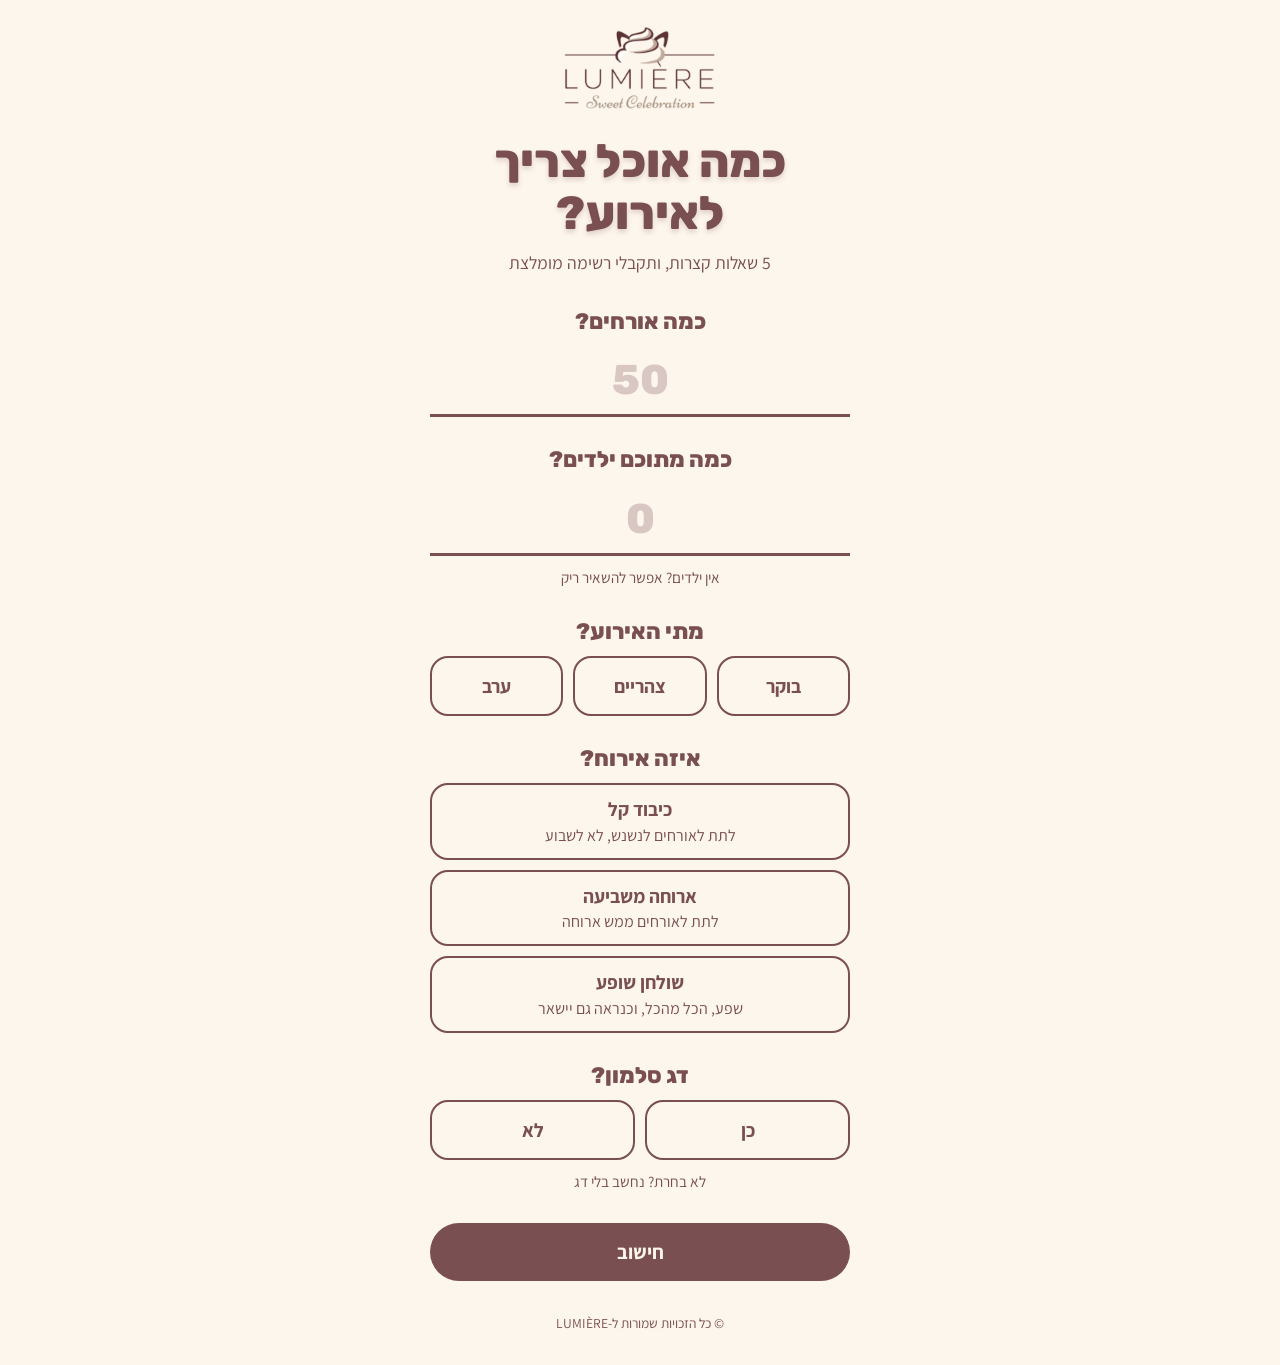
==== docs/index.html @ aa8f88dc "The explanation gives the idea only, without the method's numbers Co-Authored-By: Claude Opus 5.5 <n" ====
<!doctype html>
<html lang="he" dir="rtl">
<head>
<meta charset="utf-8">
<meta name="viewport" content="width=device-width, initial-scale=1, viewport-fit=cover">
<title>כמה אוכל צריך לאירוע? | LUMIÈRE</title>
<meta name="description" content="5 שאלות קצרות, ותקבלי רשימה מומלצת: כמה מנות חמות, סלטים ומגשים כדאי להזמין לאירוע שלך.">
<meta name="theme-color" content="#FDF6ED">
<meta property="og:type" content="website">
<meta property="og:locale" content="he_IL">
<meta property="og:url" content="https://calc.lumiere.co.il/">
<meta property="og:title" content="כמה אוכל צריך לאירוע?">
<meta property="og:description" content="5 שאלות קצרות, ותקבלי רשימה מומלצת לאירוע שלך.">
<meta property="og:image" content="https://calc.lumiere.co.il/og.png">
<meta property="og:image:width" content="1200">
<meta property="og:image:height" content="630">
<meta name="twitter:card" content="summary_large_image">
<link rel="preconnect" href="https://fonts.googleapis.com">
<link rel="preconnect" href="https://fonts.gstatic.com" crossorigin>
<link href="https://fonts.googleapis.com/css2?family=Assistant:wght@400;600;700&family=Rubik:wght@800&display=swap" rel="stylesheet">
<style>
:root {
  --cream: #FDF6ED;
  --ink: #794F51;
  --ink-deep: #5F3C3F;
  --blush: #F4E4DA;
  --line: rgba(121, 79, 81, 0.28);
  --display: "Rubik", "Assistant", "Arial Hebrew", Arial, sans-serif;
  --body: "Assistant", "Arial Hebrew", Arial, sans-serif;
}
* { box-sizing: border-box; }
[hidden] { display: none !important; }
html { -webkit-text-size-adjust: 100%; }
body {
  margin: 0;
  background: var(--cream);
  color: var(--ink);
  font-family: var(--body);
  font-size: 18px;
  line-height: 1.5;
}
.wrap {
  max-width: 460px;
  min-height: 100dvh;
  margin: 0 auto;
  padding: 20px 20px 32px;
  display: flex;
  flex-direction: column;
}
.logo { display: block; width: 168px; height: auto; margin: 0 auto 20px; }
h1, h2 {
  font-family: var(--display);
  font-weight: 800;
  color: var(--ink);
  text-align: center;
  line-height: 1.12;
  margin: 0;
  text-shadow: 0 3px 5px rgba(121, 79, 81, 0.22);
}
h1 { font-size: clamp(2.1rem, 10vw, 2.9rem); }
h2 { font-size: clamp(1.75rem, 8vw, 2.25rem); }
h1:focus, h2:focus { outline: none; }
.lede { text-align: center; margin: 10px 0 0; font-size: 1.1rem; }

form { display: flex; flex-direction: column; gap: 30px; margin-top: 32px; }
.q { border: 0; margin: 0; padding: 0; min-width: 0; display: flex; flex-direction: column; gap: 10px; }
.q-title {
  display: block;
  width: 100%;
  padding: 0;
  font-family: var(--display);
  font-weight: 800;
  font-size: 1.4rem;
  line-height: 1.2;
  text-align: center;
  color: var(--ink);
}
legend.q-title { margin-bottom: 10px; }
.num {
  width: 100%;
  height: 72px;
  border: 0;
  border-bottom: 3px solid var(--ink);
  border-radius: 0;
  background: transparent;
  color: var(--ink);
  font-family: var(--display);
  font-weight: 800;
  font-size: 2.6rem;
  text-align: center;
  padding: 0;
  appearance: textfield;
  -moz-appearance: textfield;
}
.num::-webkit-outer-spin-button, .num::-webkit-inner-spin-button { -webkit-appearance: none; margin: 0; }
.num::placeholder { color: var(--line); }
.num:focus { outline: none; border-bottom-color: var(--ink-deep); background: rgba(244, 228, 218, 0.5); }
.hint { margin: 0; text-align: center; font-size: 0.95rem; }
.err { margin: 0; text-align: center; font-weight: 700; color: var(--ink-deep); }
.err:empty { display: none; }

.opts { display: flex; flex-direction: column; gap: 10px; }
.opts.row { flex-direction: row; }
.opt { flex: 1; display: block; cursor: pointer; }
.opt input { position: absolute; opacity: 0; width: 1px; height: 1px; }
.opt span {
  display: flex;
  flex-direction: column;
  align-items: center;
  justify-content: center;
  min-height: 60px;
  padding: 10px 12px;
  border: 2px solid var(--ink);
  border-radius: 18px;
  font-size: 1.2rem;
  font-weight: 700;
  text-align: center;
}
.opt small { font-size: 1rem; font-weight: 400; }
.opt input:checked + span { background: var(--ink); color: var(--cream); }
.opt input:focus-visible + span { outline: 3px solid var(--ink-deep); outline-offset: 3px; }

.go {
  width: 100%;
  min-height: 58px;
  border: 0;
  border-radius: 999px;
  background: var(--ink);
  color: var(--cream);
  font-family: var(--body);
  font-size: 1.25rem;
  font-weight: 700;
  cursor: pointer;
  text-decoration: none;
  display: flex;
  align-items: center;
  justify-content: center;
}
.go:active { background: var(--ink-deep); }
.again { display: flex; gap: 10px; }
.again button {
  flex: 1;
  min-height: 52px;
  border: 2px solid var(--ink);
  border-radius: 999px;
  background: transparent;
  color: var(--ink);
  font-family: var(--body);
  font-size: 1.1rem;
  font-weight: 700;
  cursor: pointer;
}
.again button:active { background: var(--blush); }
:focus-visible { outline: 3px solid var(--ink-deep); outline-offset: 3px; }

#result { display: flex; flex-direction: column; gap: 18px; margin-top: 44px; padding-top: 36px; border-top: 3px solid var(--ink); scroll-margin-top: 12px; }
.summary { text-align: center; margin: 8px 0 0; }
.list { list-style: none; margin: 0; padding: 0; }
.list li {
  display: flex;
  align-items: center;
  justify-content: space-between;
  gap: 16px;
  padding: 12px 0;
  border-bottom: 1px dashed var(--line);
}
.list li:last-child { border-bottom: 0; }
.list b { display: block; font-size: 1.2rem; font-weight: 700; }
.list small { display: block; font-size: 0.95rem; }
.list .n { font-family: var(--display); font-weight: 800; font-size: 2.4rem; line-height: 1; min-width: 1.4em; text-align: center; }
.note { margin: 0; font-size: 1rem; }
#taboon { font-size: 1.2rem; font-weight: 700; text-align: center; }
.advice { margin: 0; padding: 14px 16px; border: 2px solid var(--ink); border-radius: 18px; text-align: center; }
.advice p { margin: 0; }
.advice p + p { margin-top: 12px; padding-top: 12px; border-top: 1px dashed var(--line); }
.offer { background: var(--blush); border-radius: 22px; padding: 20px 18px; text-align: center; }
.offer p { margin: 0 0 12px; font-size: 1.25rem; font-weight: 700; }

details { border-top: 1px dashed var(--line); border-bottom: 1px dashed var(--line); }
summary { list-style: none; cursor: pointer; padding: 14px 0; font-size: 1.15rem; font-weight: 700; display: flex; justify-content: space-between; align-items: center; }
summary::-webkit-details-marker { display: none; }
summary::after { content: "+"; font-family: var(--display); font-size: 1.5rem; line-height: 1; }
details[open] summary::after { content: "−"; }
.why { padding: 0 0 16px; }
.why p { margin: 0; }

footer { margin-top: auto; padding-top: 32px; text-align: center; font-size: 0.85rem; }
</style>
</head>
<body>
<div class="wrap">
  <img class="logo" src="logo.png" alt="Lumière" width="440" height="252">

  <main>
    <h1 id="top" tabindex="-1">כמה אוכל צריך לאירוע?</h1>
    <p class="lede">5 שאלות קצרות, ותקבלי רשימה מומלצת</p>

    <form id="quiz" novalidate>
      <div class="q">
        <label class="q-title" for="guests">כמה אורחים?</label>
        <input class="num" id="guests" type="number" inputmode="numeric" min="1" max="2000" step="1" dir="ltr" placeholder="50" autocomplete="off" aria-describedby="guests-err">
        <p class="err" id="guests-err" role="alert"></p>
      </div>

      <div class="q">
        <label class="q-title" for="kids">כמה מתוכם ילדים?</label>
        <input class="num" id="kids" type="number" inputmode="numeric" min="0" step="1" dir="ltr" placeholder="0" autocomplete="off" aria-describedby="kids-hint kids-err">
        <p class="hint" id="kids-hint">אין ילדים? אפשר להשאיר ריק</p>
        <p class="err" id="kids-err" role="alert"></p>
      </div>

      <fieldset class="q" id="q-time">
        <legend class="q-title">מתי האירוע?</legend>
        <div class="opts row">
          <label class="opt"><input type="radio" name="time" value="morning"><span>בוקר</span></label>
          <label class="opt"><input type="radio" name="time" value="noon"><span>צהריים</span></label>
          <label class="opt"><input type="radio" name="time" value="evening"><span>ערב</span></label>
        </div>
        <p class="err" id="time-err" role="alert"></p>
      </fieldset>

      <fieldset class="q" id="q-level">
        <legend class="q-title">איזה אירוח?</legend>
        <div class="opts">
          <label class="opt"><input type="radio" name="level" value="light"><span>כיבוד קל<small>לתת לאורחים לנשנש, לא לשבוע</small></span></label>
          <label class="opt"><input type="radio" name="level" value="meal"><span>ארוחה משביעה<small>לתת לאורחים ממש ארוחה</small></span></label>
          <label class="opt"><input type="radio" name="level" value="lavish"><span>שולחן שופע<small>שפע, הכל מהכל, וכנראה גם יישאר</small></span></label>
        </div>
        <p class="err" id="level-err" role="alert"></p>
      </fieldset>

      <fieldset class="q" id="q-salmon">
        <legend class="q-title">דג סלמון?</legend>
        <div class="opts row">
          <label class="opt"><input type="radio" name="salmon" value="yes"><span>כן</span></label>
          <label class="opt"><input type="radio" name="salmon" value="no"><span>לא</span></label>
        </div>
        <p class="hint">לא בחרת? נחשב בלי דג</p>
        <p class="err" id="salmon-err" role="alert"></p>
      </fieldset>

      <button class="go" type="submit">חישוב</button>
    </form>

    <section id="result" hidden>
      <div>
        <h2 id="result-title" tabindex="-1">הרשימה המומלצת</h2>
        <p class="summary" id="summary"></p>
      </div>
      <ul class="list" id="list"></ul>
      <div class="advice">
        <p><strong>זו המלצה בלבד.</strong> בסופו של דבר את מכירה את האורחים שלך הכי טוב: אם הם אוהבים לאכול ולהתפנק, או שמספיק להם לנשנש. לפי זה תחליטי.</p>
        <p><strong>מזמינה מקייטרינג אחר?</strong> הרשימה מחושבת לפי הגדלים שכתובים מתחת לכל מנה. תבדקי מולו לכמה אורחים מתאימה כל מנה אצלו.</p>
      </div>
      <p class="note" id="taboon" hidden>* הרבה ילדים באירוע? שווה לשקול טאבון פיצות.</p>
      <div class="offer" id="offer" hidden>
        <p>תרצי הצעת מחיר מאיתנו?</p>
        <a class="go" id="offer-link" href="#" target="_blank" rel="noopener">לחצי כאן</a>
      </div>
      <details>
        <summary>רוצים להבין מה עשינו?</summary>
        <div class="why">
          <p>אחרי מאות אירועים למדנו לחשב אוכל לפי "ביסים": כמה כל אורח באמת אוכל, בכל סוג אירוח. לפי זה חישבנו את הכמות לאירוע שלך, חילקנו אותה בין המנות כמו שבונים שולחן טוב, קצת מהכל, והוספנו מעט מעל. תמיד עדיף שיהיה יותר מאשר שיחסר.</p>
        </div>
      </details>
      <p class="note">* חשוב לוודא מראש אלרגיות ורגישויות, למשל ללא גלוטן.</p>
      <div class="again">
        <button type="button" id="change">שינוי תשובות</button>
        <button type="button" id="restart">חישוב חדש</button>
      </div>
    </section>
  </main>

  <footer>© כל הזכויות שמורות ל-LUMIÈRE</footer>
</div>

<script>
/*calc:start*/
// How many "bites" one guest eats, per kind of hosting. The guide gives a range for
// each; `bites` is the number the calculator multiplies by (the bottom of the range).
var LEVELS = {
  light:  { name: 'כיבוד קל',      range: '3-4', bites: 3 },
  meal:   { name: 'ארוחה משביעה', range: '5-6', bites: 5 },
  lavish: { name: 'שולחן שופע',    range: '7-9', bites: 7 }
};
var TIMES = { morning: 'בוקר', noon: 'צהריים', evening: 'ערב' };
// Morning events eat a little less.
var MORNING_FACTOR = 0.95;
// Every kind of dish the list can show, and how many bites one unit of it holds.
var DISHES = {
  hot:    { size: 10, name: 'מנות חמות',                    cap: 'כל מנה מתאימה לכ-10 אורחים' },
  salad:  { size: 10, name: 'סלטים',                        cap: 'כל סלט מתאים לכ-10 אורחים' },
  bread:  { size: 14, name: 'כריכים / קרואסונים / טורטיות', cap: 'מגשים של 12-16 יחידות' },
  pastry: { size: 24, name: 'מאפים / בורקסים / פינגר פוד',  cap: 'מגשים של כ-24 יחידות' },
  quiche: { size: 8,  name: 'קישים / פשטידות / קציצות',     cap: 'כל מנה מתאימה ל-8-10 אורחים' },
  cold:   { size: 12, name: 'מנות קרות',                    cap: 'למשל פלטת גבינות, דגים נאים או אנטיפסטי. כל אחת מתאימה ל-12-15 אורחים' }
};
// How the food is shared out. `extra` is added once to the whole order, not per guest.
// `keep` marks a dish that fish and pizzas never cut into. `swap` marks the dish a
// fish takes the place of: in real orders a fish on the table means fewer sandwich trays,
// while the hot dishes and salads stay as they were.
// A light spread has no hot dishes at all: their share goes to food you pick up by hand.
var MIXES = {
  full: [
    { key: 'hot',    share: 0.25, extra: 1, min: 1, keep: true },
    { key: 'salad',  share: 0.20, extra: 0, min: 1 },
    { key: 'bread',  share: 0.26, extra: 1, min: 1, swap: true },
    { key: 'quiche', share: 0.10, extra: 0, min: 0 },
    { key: 'cold',   share: 0.19, extra: 0, min: 0 }
  ],
  light: [
    { key: 'salad',  share: 0.18, extra: 0, min: 1 },
    { key: 'bread',  share: 0.28, extra: 1, min: 1, swap: true },
    { key: 'pastry', share: 0.30, extra: 0, min: 1 },
    { key: 'quiche', share: 0.10, extra: 0, min: 0 },
    { key: 'cold',   share: 0.14, extra: 0, min: 0 }
  ]
};
// One serving of breads with dips joins the table once there are this many adults.
var ADULTS_FOR_BREADS = 40;
var BREADS = { name: 'לחמים ומטבלים', cap: 'מגוון לחמים עם מטבלים לשולחן' };
var ADULTS_PER_FISH = 20;
// For the fish, a kid counts as half an adult.
var KID_SHARE_OF_FISH = 0.5;
var FISH_SIZE = 15;
// How much of the sandwich trays one fish takes the place of. In real orders a fish
// comes with about two thirds of a tray fewer, not a whole tray.
var FISH_REPLACES = 10;
var GUESTS_PER_PIZZA_TRAY = 20;
// A pizza tray holds about 24 pieces; it is counted as 20 so the list is not cut too far.
var PIZZA_SIZE = 20;
var TABOON_KIDS_SHARE = 1 / 3;
var OFFER_MIN_GUESTS = 40;

// Builds a list that spreads `total` bites over the dishes. `need` is the least the
// guests must get, the bottom of the guide's range: a list may go over it, never under.
function build(a, total, need) {
  var light = a.level === 'light';
  var adults = a.guests - a.kids;
  // Fish is mostly for the adults. Pizzas are for the kids, counted by the size of the event.
  var fish = a.salmon ? Math.max(1, Math.round((adults + a.kids * KID_SHARE_OF_FISH) / ADULTS_PER_FISH)) : 0;
  var pizza = a.kids > 0 ? Math.max(1, Math.round(a.guests / GUESTS_PER_PIZZA_TRAY)) : 0;
  var breads = adults >= ADULTS_FOR_BREADS ? 1 : 0;
  // Pizzas take the place of part of the other food, but never of the hot dishes:
  // those are what the kids eat too. A fish takes the place of sandwich trays.
  // Breads with dips come on top of everything.
  var mix = MIXES[light ? 'light' : 'full'];
  var kept = mix.reduce(function (sum, c) { return sum + (c.keep ? c.share : 0); }, 0);
  var pizzaBites = pizza * PIZZA_SIZE;
  var fishBites = fish * FISH_SIZE;
  var open = Math.max(0, total * (1 - kept) - pizzaBites) / (1 - kept);
  var have = pizzaBites + fishBites;
  var rows = mix.map(function (c) {
    var d = DISHES[c.key];
    var budget = (c.keep ? total : open) * c.share;
    if (c.swap) budget = Math.max(0, budget - fish * FISH_REPLACES);
    var ideal = budget / d.size;
    var n = Math.max(c.min, Math.round(ideal));
    have += (n + c.extra) * d.size;
    return { key: c.key, name: d.name, cap: d.cap, n: n + c.extra, size: d.size, short: ideal - n };
  });
  // Whole trays round unevenly and can leave the list under what the guests need.
  // Top it up with whichever dish was rounded down the most: better too much than too little.
  while (have < need) {
    var r = rows.reduce(function (a, b) { return b.short > a.short ? b : a; });
    r.n += 1;
    r.short -= 1;
    have += r.size;
  }
  rows = rows.map(function (r) { return { key: r.key, name: r.name, cap: r.cap, n: r.n }; });
  if (breads > 0) rows.splice(3, 0, { key: 'breads', name: BREADS.name, cap: BREADS.cap, n: breads });
  if (pizza > 0) rows.push({ key: 'pizza', name: 'פיצות / פוקאצ\'ות', cap: 'מגשים של כ-24 חתיכות, בשביל הילדים', n: pizza });
  if (fish > 0) rows.push({ key: 'fish', name: 'דג סלמון', cap: 'כל דג מתאים ל-15-20 אורחים', n: fish });
  return { rows: rows.filter(function (r) { return r.n > 0; }), bites: have };
}

function calc(a) {
  var need = a.guests * LEVELS[a.level].bites;
  var list = build(a, need, need);
  // A morning event eats a little less, so try a slightly smaller spread and keep it
  // only when it really comes out smaller. It still never goes under `need`.
  if (a.time === 'morning') {
    var smaller = build(a, need * MORNING_FACTOR, need);
    if (smaller.bites < list.bites) list = smaller;
  }
  return {
    rows: list.rows,
    taboon: a.kids > a.guests * TABOON_KIDS_SHARE,
    offer: a.guests >= OFFER_MIN_GUESTS
  };
}
/*calc:end*/

(function () {
  var WHATSAPP = '972533314432';
  var form = document.getElementById('quiz');
  var $ = function (id) { return document.getElementById(id); };
  var shown = false;

  function picked(name) {
    var c = form.querySelector('input[name="' + name + '"]:checked');
    return c ? c.value : null;
  }

  // Reads the form. Returns { answers } when everything is filled in correctly,
  // otherwise { errors } keyed by the question that needs attention.
  function read() {
    var errors = {};
    var g = $('guests').value.trim();
    var guests = /^\d+$/.test(g) ? parseInt(g, 10) : null;
    if (guests === null || guests < 1) errors.guests = 'כמה אורחים יהיו באירוע?';
    else if (guests > 2000) errors.guests = 'המחשבון מתאים לאירועים של עד 2,000 אורחים';

    var k = $('kids').value.trim();
    var kids = k === '' ? 0 : (/^\d+$/.test(k) ? parseInt(k, 10) : null);
    if (kids === null) errors.kids = 'כמה ילדים? אם אין, אפשר לכתוב 0';
    else if (guests !== null && kids > guests) errors.kids = 'מספר הילדים לא יכול להיות גדול ממספר האורחים';

    // Kids and salmon may be left blank: a blank means no.
    var time = picked('time'), level = picked('level'), salmon = picked('salmon');
    if (!time) errors.time = 'בחרי בוקר, צהריים או ערב';
    if (!level) errors.level = 'בחרי איזה אירוח מתאים לך';

    for (var key in errors) return { errors: errors };
    return { answers: { guests: guests, kids: kids, time: time, level: level, salmon: salmon === 'yes' } };
  }

  var FIELDS = ['guests', 'kids', 'time', 'level', 'salmon'];
  function showErrors(errors) {
    FIELDS.forEach(function (f) { $(f + '-err').textContent = errors[f] || ''; });
  }

  form.addEventListener('submit', function (e) {
    e.preventDefault();
    var r = read();
    showErrors(r.errors || {});
    if (r.errors) {
      var first = FIELDS.filter(function (f) { return r.errors[f]; })[0];
      var target = $(first) || $('q-' + first);
      target.scrollIntoView({ block: 'center', behavior: 'smooth' });
      if (target.tagName === 'INPUT') target.focus({ preventScroll: true });
      return;
    }
    render(r.answers);
    shown = true;
    $('result').hidden = false;
    $('result').scrollIntoView({ block: 'start', behavior: 'smooth' });
    $('result-title').focus({ preventScroll: true });
  });

  // Once a list is on screen it follows the answers: a changed answer updates it,
  // and an answer that no longer makes sense takes it away rather than leave it stale.
  function onChange(e) {
    var f = e.target.name || e.target.id;
    if ($(f + '-err')) $(f + '-err').textContent = '';
    if (!shown) return;
    var r = read();
    if (r.errors) { $('result').hidden = true; showErrors(r.errors); return; }
    showErrors({});
    render(r.answers);
    $('result').hidden = false;
  }
  form.addEventListener('input', onChange);
  form.addEventListener('change', onChange);

  $('change').addEventListener('click', function () {
    $('top').scrollIntoView({ block: 'start', behavior: 'smooth' });
    $('top').focus({ preventScroll: true });
  });

  $('restart').addEventListener('click', function () {
    form.reset();
    shown = false;
    showErrors({});
    $('result').hidden = true;
    window.scrollTo({ top: 0, behavior: 'smooth' });
    $('top').focus({ preventScroll: true });
  });

  function el(tag, text, cls) {
    var n = document.createElement(tag);
    if (text != null) n.textContent = text;
    if (cls) n.className = cls;
    return n;
  }

  function render(answers) {
    var level = LEVELS[answers.level];
    var result = calc(answers);
    var who = answers.guests + ' אורחים' + (answers.kids > 0 ? ', מתוכם ' + answers.kids + ' ילדים' : '');
    var when = 'ב' + TIMES[answers.time];
    $('summary').textContent = who + ', ' + when + ', ' + level.name;

    var list = $('list');
    list.textContent = '';
    result.rows.forEach(function (r) {
      var li = el('li');
      var label = el('span');
      label.appendChild(el('b', r.name));
      label.appendChild(el('small', r.cap));
      li.appendChild(label);
      li.appendChild(el('span', String(r.n), 'n'));
      list.appendChild(li);
    });

    $('taboon').hidden = !result.taboon;

    $('offer').hidden = !result.offer;
    if (result.offer) {
      var lines = ['היי אור, הגעתי מהמחשבון באתר.',
        'יש לי אירוע של ' + who + ', ' + when + ', ' + level.name + '.',
        'הרשימה שיצאה לי:'];
      result.rows.forEach(function (r) { lines.push('• ' + r.name + ': ' + r.n); });
      if (result.taboon) lines.push('יש הרבה ילדים, אשמח לשמוע גם על טאבון פיצות.');
      lines.push('אשמח להצעת מחיר.');
      $('offer-link').href = 'https://wa.me/' + WHATSAPP + '?text=' + encodeURIComponent(lines.join('\n'));
    }
  }
})();
</script>
</body>
</html>
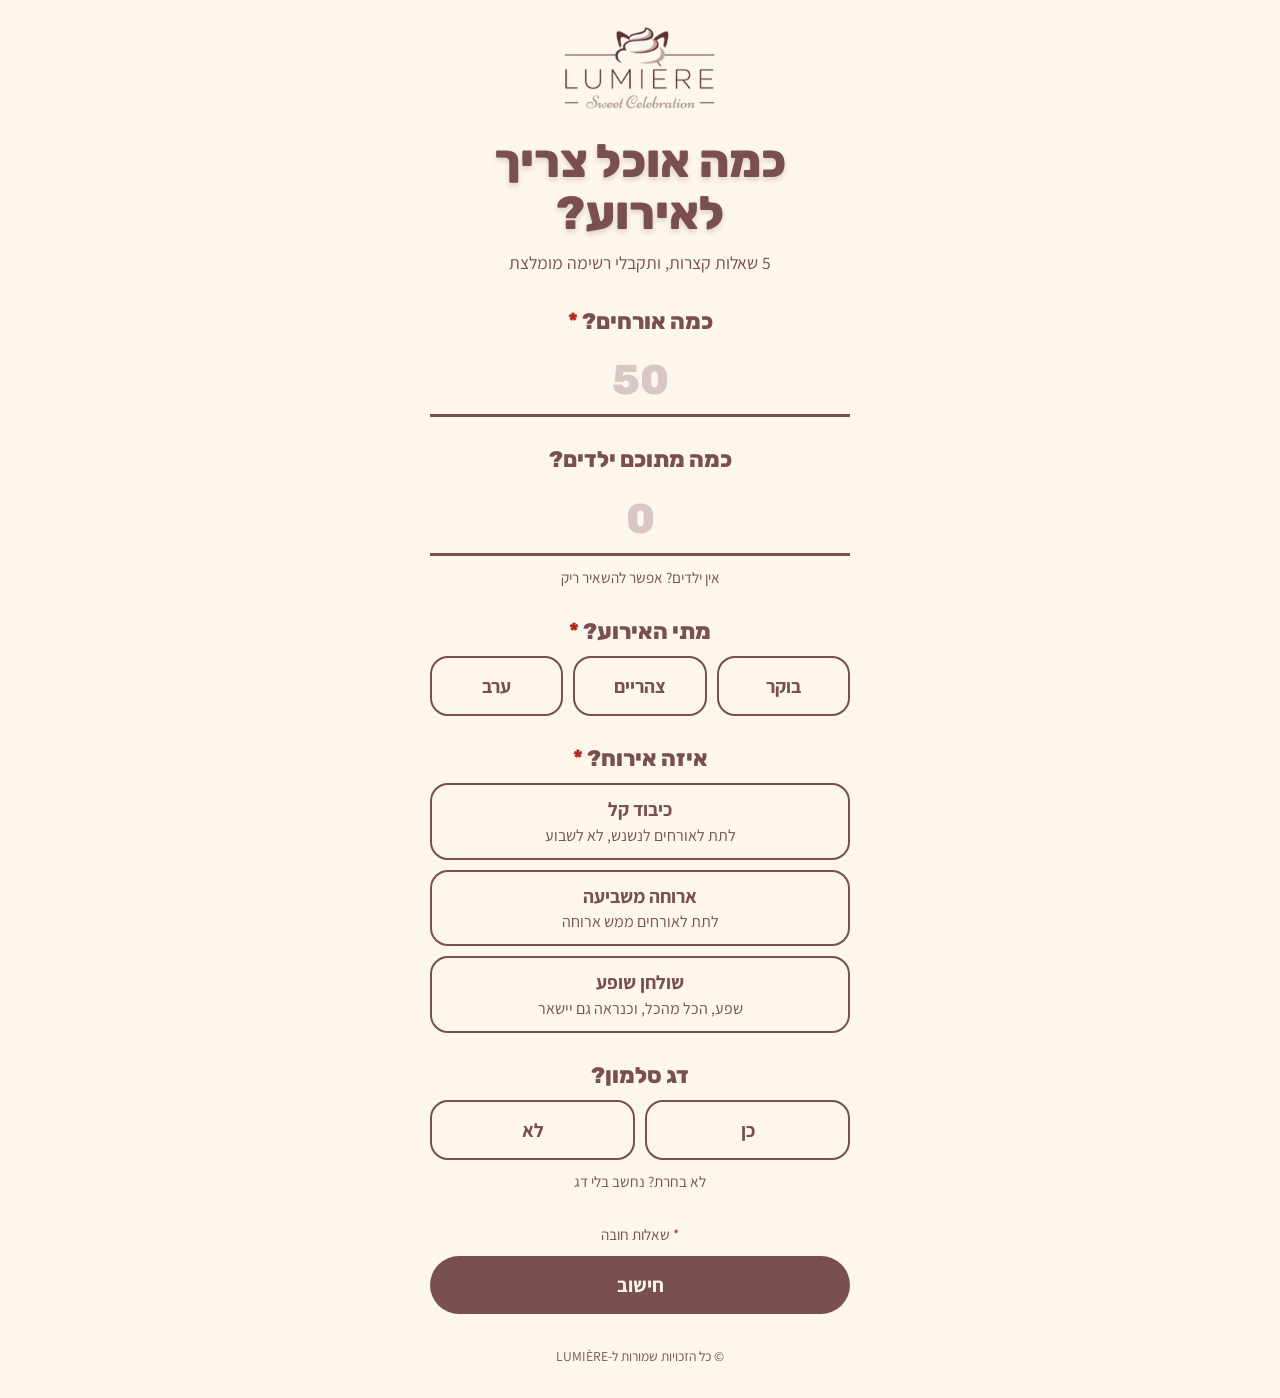
==== commit 28ef8a4d: "Mark required questions and make missing answers plain to see Required questions carry an asterisk. " ====
--- a/docs/index.html
+++ b/docs/index.html
@@ -25,6 +25,7 @@
   --ink-deep: #5F3C3F;
   --blush: #F4E4DA;
   --line: rgba(121, 79, 81, 0.28);
+  --alert: #B3261E;
   --display: "Rubik", "Assistant", "Arial Hebrew", Arial, sans-serif;
   --body: "Assistant", "Arial Hebrew", Arial, sans-serif;
 }
@@ -96,7 +97,12 @@
 .num::placeholder { color: var(--line); }
 .num:focus { outline: none; border-bottom-color: var(--ink-deep); background: rgba(244, 228, 218, 0.5); }
 .hint { margin: 0; text-align: center; font-size: 0.95rem; }
-.err { margin: 0; text-align: center; font-weight: 700; color: var(--ink-deep); }
+.err { margin: 0; text-align: center; font-weight: 700; color: var(--alert); }
+.req { color: var(--alert); }
+.req-note { margin: 0; text-align: center; font-size: 0.95rem; }
+.submit { display: flex; flex-direction: column; gap: 10px; }
+.q.missing .num { border-bottom-color: var(--alert); }
+.q.missing .opt span { border-color: var(--alert); }
 .err:empty { display: none; }
 
 .opts { display: flex; flex-direction: column; gap: 10px; }
@@ -197,8 +203,8 @@
 
     <form id="quiz" novalidate>
       <div class="q">
-        <label class="q-title" for="guests">כמה אורחים?</label>
-        <input class="num" id="guests" type="number" inputmode="numeric" min="1" max="2000" step="1" dir="ltr" placeholder="50" autocomplete="off" aria-describedby="guests-err">
+        <label class="q-title" for="guests">כמה אורחים? <span class="req" aria-hidden="true">*</span></label>
+        <input class="num" id="guests" type="number" inputmode="numeric" min="1" max="2000" step="1" dir="ltr" placeholder="50" autocomplete="off" aria-required="true" aria-describedby="guests-err">
         <p class="err" id="guests-err" role="alert"></p>
       </div>
 
@@ -210,7 +216,7 @@
       </div>
 
       <fieldset class="q" id="q-time">
-        <legend class="q-title">מתי האירוע?</legend>
+        <legend class="q-title">מתי האירוע? <span class="req" aria-hidden="true">*</span></legend>
         <div class="opts row">
           <label class="opt"><input type="radio" name="time" value="morning"><span>בוקר</span></label>
           <label class="opt"><input type="radio" name="time" value="noon"><span>צהריים</span></label>
@@ -220,7 +226,7 @@
       </fieldset>
 
       <fieldset class="q" id="q-level">
-        <legend class="q-title">איזה אירוח?</legend>
+        <legend class="q-title">איזה אירוח? <span class="req" aria-hidden="true">*</span></legend>
         <div class="opts">
           <label class="opt"><input type="radio" name="level" value="light"><span>כיבוד קל<small>לתת לאורחים לנשנש, לא לשבוע</small></span></label>
           <label class="opt"><input type="radio" name="level" value="meal"><span>ארוחה משביעה<small>לתת לאורחים ממש ארוחה</small></span></label>
@@ -239,7 +245,11 @@
         <p class="err" id="salmon-err" role="alert"></p>
       </fieldset>
 
-      <button class="go" type="submit">חישוב</button>
+      <div class="submit">
+        <p class="req-note"><span class="req" aria-hidden="true">*</span> שאלות חובה</p>
+        <p class="err" id="form-err" role="alert"></p>
+        <button class="go" type="submit">חישוב</button>
+      </div>
     </form>
 
     <section id="result" hidden>
@@ -426,14 +436,20 @@
   }
 
   var FIELDS = ['guests', 'kids', 'time', 'level', 'salmon'];
+  // Marks each question that still needs an answer, so it is plain what is missing.
   function showErrors(errors) {
-    FIELDS.forEach(function (f) { $(f + '-err').textContent = errors[f] || ''; });
+    FIELDS.forEach(function (f) {
+      var line = $(f + '-err');
+      line.textContent = errors[f] ? '* ' + errors[f] : '';
+      line.closest('.q').classList.toggle('missing', Boolean(errors[f]));
+    });
   }
 
   form.addEventListener('submit', function (e) {
     e.preventDefault();
     var r = read();
     showErrors(r.errors || {});
+    $('form-err').textContent = r.errors ? '* חסרות תשובות. סימנו לך למעלה מה צריך למלא.' : '';
     if (r.errors) {
       var first = FIELDS.filter(function (f) { return r.errors[f]; })[0];
       var target = $(first) || $('q-' + first);
@@ -452,7 +468,11 @@
   // and an answer that no longer makes sense takes it away rather than leave it stale.
   function onChange(e) {
     var f = e.target.name || e.target.id;
-    if ($(f + '-err')) $(f + '-err').textContent = '';
+    if ($(f + '-err')) {
+      $(f + '-err').textContent = '';
+      $(f + '-err').closest('.q').classList.remove('missing');
+    }
+    $('form-err').textContent = '';
     if (!shown) return;
     var r = read();
     if (r.errors) { $('result').hidden = true; showErrors(r.errors); return; }
@@ -472,6 +492,7 @@
     form.reset();
     shown = false;
     showErrors({});
+    $('form-err').textContent = '';
     $('result').hidden = true;
     window.scrollTo({ top: 0, behavior: 'smooth' });
     $('top').focus({ preventScroll: true });
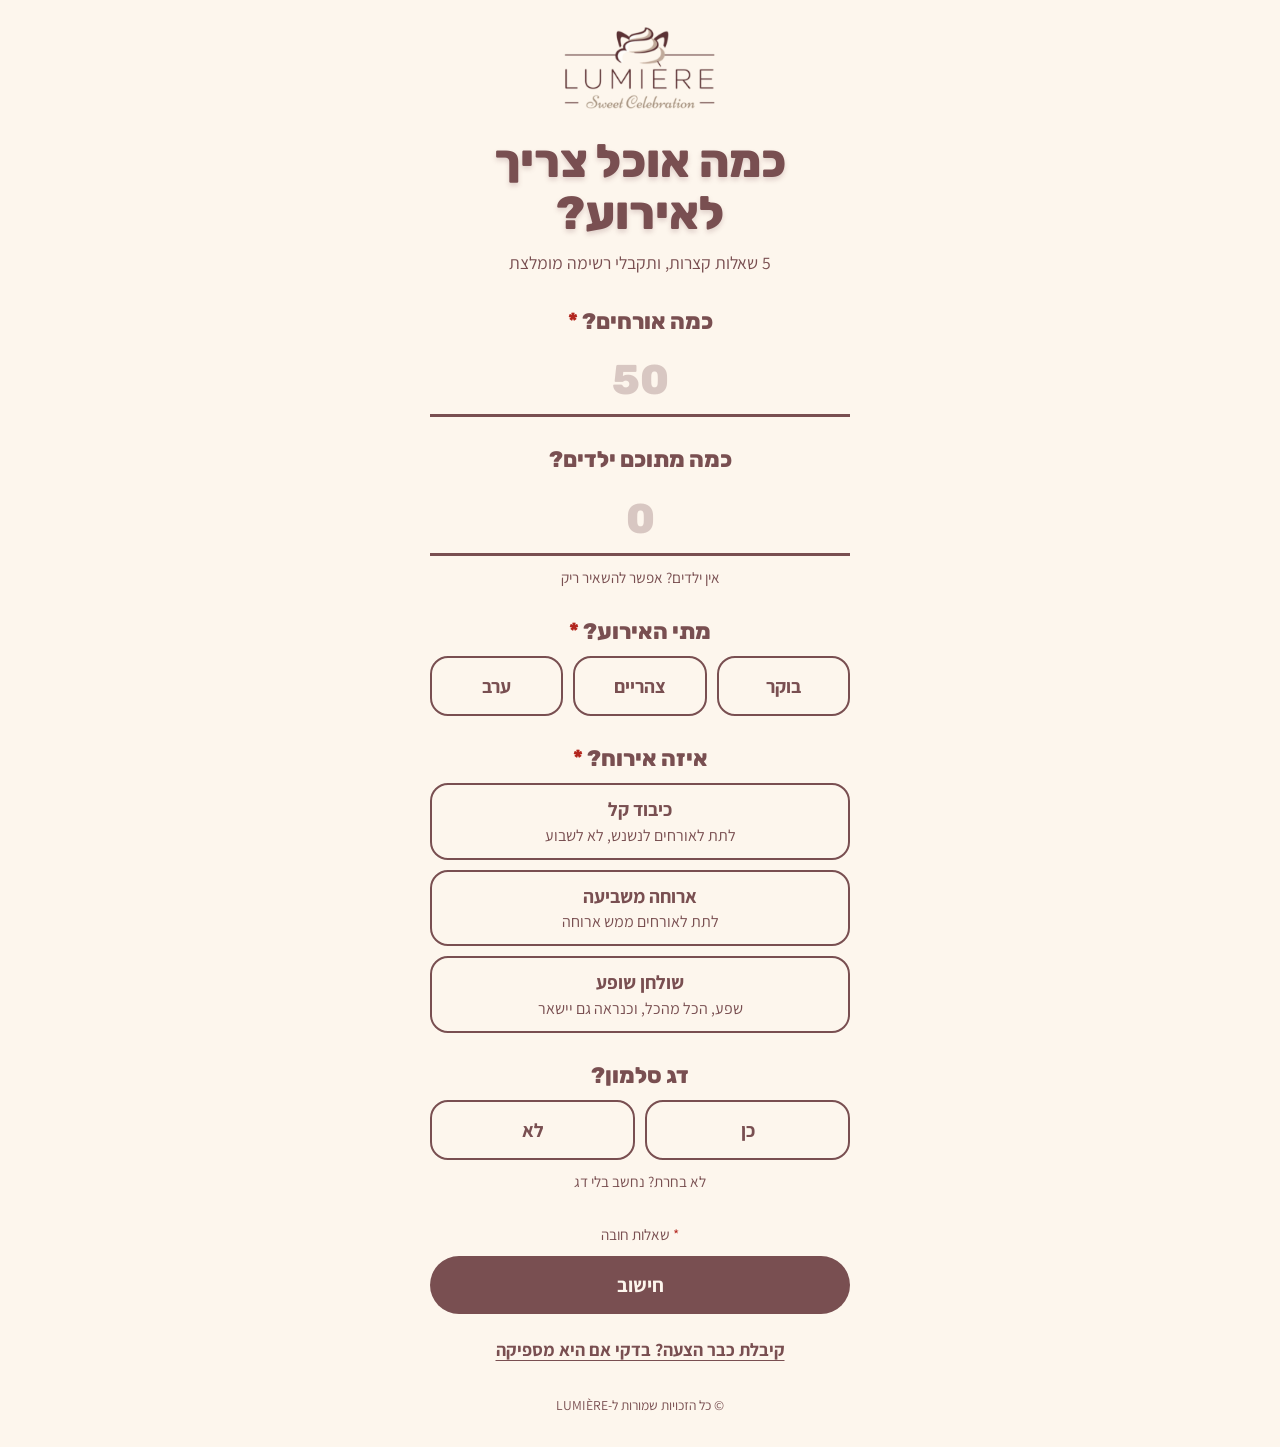
==== commit f2be82f5: "Quote check: is the quote she already has enough? A second page at /check/. The same event questions" ====
--- a/docs/index.html
+++ b/docs/index.html
@@ -18,180 +18,7 @@
 <link rel="preconnect" href="https://fonts.googleapis.com">
 <link rel="preconnect" href="https://fonts.gstatic.com" crossorigin>
 <link href="https://fonts.googleapis.com/css2?family=Assistant:wght@400;600;700&family=Rubik:wght@800&display=swap" rel="stylesheet">
-<style>
-:root {
-  --cream: #FDF6ED;
-  --ink: #794F51;
-  --ink-deep: #5F3C3F;
-  --blush: #F4E4DA;
-  --line: rgba(121, 79, 81, 0.28);
-  --alert: #B3261E;
-  --display: "Rubik", "Assistant", "Arial Hebrew", Arial, sans-serif;
-  --body: "Assistant", "Arial Hebrew", Arial, sans-serif;
-}
-* { box-sizing: border-box; }
-[hidden] { display: none !important; }
-html { -webkit-text-size-adjust: 100%; }
-body {
-  margin: 0;
-  background: var(--cream);
-  color: var(--ink);
-  font-family: var(--body);
-  font-size: 18px;
-  line-height: 1.5;
-}
-.wrap {
-  max-width: 460px;
-  min-height: 100dvh;
-  margin: 0 auto;
-  padding: 20px 20px 32px;
-  display: flex;
-  flex-direction: column;
-}
-.logo { display: block; width: 168px; height: auto; margin: 0 auto 20px; }
-h1, h2 {
-  font-family: var(--display);
-  font-weight: 800;
-  color: var(--ink);
-  text-align: center;
-  line-height: 1.12;
-  margin: 0;
-  text-shadow: 0 3px 5px rgba(121, 79, 81, 0.22);
-}
-h1 { font-size: clamp(2.1rem, 10vw, 2.9rem); }
-h2 { font-size: clamp(1.75rem, 8vw, 2.25rem); }
-h1:focus, h2:focus { outline: none; }
-.lede { text-align: center; margin: 10px 0 0; font-size: 1.1rem; }
-
-form { display: flex; flex-direction: column; gap: 30px; margin-top: 32px; }
-.q { border: 0; margin: 0; padding: 0; min-width: 0; display: flex; flex-direction: column; gap: 10px; }
-.q-title {
-  display: block;
-  width: 100%;
-  padding: 0;
-  font-family: var(--display);
-  font-weight: 800;
-  font-size: 1.4rem;
-  line-height: 1.2;
-  text-align: center;
-  color: var(--ink);
-}
-legend.q-title { margin-bottom: 10px; }
-.num {
-  width: 100%;
-  height: 72px;
-  border: 0;
-  border-bottom: 3px solid var(--ink);
-  border-radius: 0;
-  background: transparent;
-  color: var(--ink);
-  font-family: var(--display);
-  font-weight: 800;
-  font-size: 2.6rem;
-  text-align: center;
-  padding: 0;
-  appearance: textfield;
-  -moz-appearance: textfield;
-}
-.num::-webkit-outer-spin-button, .num::-webkit-inner-spin-button { -webkit-appearance: none; margin: 0; }
-.num::placeholder { color: var(--line); }
-.num:focus { outline: none; border-bottom-color: var(--ink-deep); background: rgba(244, 228, 218, 0.5); }
-.hint { margin: 0; text-align: center; font-size: 0.95rem; }
-.err { margin: 0; text-align: center; font-weight: 700; color: var(--alert); }
-.req { color: var(--alert); }
-.req-note { margin: 0; text-align: center; font-size: 0.95rem; }
-.submit { display: flex; flex-direction: column; gap: 10px; }
-.q.missing .num { border-bottom-color: var(--alert); }
-.q.missing .opt span { border-color: var(--alert); }
-.err:empty { display: none; }
-
-.opts { display: flex; flex-direction: column; gap: 10px; }
-.opts.row { flex-direction: row; }
-.opt { flex: 1; display: block; cursor: pointer; }
-.opt input { position: absolute; opacity: 0; width: 1px; height: 1px; }
-.opt span {
-  display: flex;
-  flex-direction: column;
-  align-items: center;
-  justify-content: center;
-  min-height: 60px;
-  padding: 10px 12px;
-  border: 2px solid var(--ink);
-  border-radius: 18px;
-  font-size: 1.2rem;
-  font-weight: 700;
-  text-align: center;
-}
-.opt small { font-size: 1rem; font-weight: 400; }
-.opt input:checked + span { background: var(--ink); color: var(--cream); }
-.opt input:focus-visible + span { outline: 3px solid var(--ink-deep); outline-offset: 3px; }
-
-.go {
-  width: 100%;
-  min-height: 58px;
-  border: 0;
-  border-radius: 999px;
-  background: var(--ink);
-  color: var(--cream);
-  font-family: var(--body);
-  font-size: 1.25rem;
-  font-weight: 700;
-  cursor: pointer;
-  text-decoration: none;
-  display: flex;
-  align-items: center;
-  justify-content: center;
-}
-.go:active { background: var(--ink-deep); }
-.again { display: flex; gap: 10px; }
-.again button {
-  flex: 1;
-  min-height: 52px;
-  border: 2px solid var(--ink);
-  border-radius: 999px;
-  background: transparent;
-  color: var(--ink);
-  font-family: var(--body);
-  font-size: 1.1rem;
-  font-weight: 700;
-  cursor: pointer;
-}
-.again button:active { background: var(--blush); }
-:focus-visible { outline: 3px solid var(--ink-deep); outline-offset: 3px; }
-
-#result { display: flex; flex-direction: column; gap: 18px; margin-top: 44px; padding-top: 36px; border-top: 3px solid var(--ink); scroll-margin-top: 12px; }
-.summary { text-align: center; margin: 8px 0 0; }
-.list { list-style: none; margin: 0; padding: 0; }
-.list li {
-  display: flex;
-  align-items: center;
-  justify-content: space-between;
-  gap: 16px;
-  padding: 12px 0;
-  border-bottom: 1px dashed var(--line);
-}
-.list li:last-child { border-bottom: 0; }
-.list b { display: block; font-size: 1.2rem; font-weight: 700; }
-.list small { display: block; font-size: 0.95rem; }
-.list .n { font-family: var(--display); font-weight: 800; font-size: 2.4rem; line-height: 1; min-width: 1.4em; text-align: center; }
-.note { margin: 0; font-size: 1rem; }
-#taboon { font-size: 1.2rem; font-weight: 700; text-align: center; }
-.advice { margin: 0; padding: 14px 16px; border: 2px solid var(--ink); border-radius: 18px; text-align: center; }
-.advice p { margin: 0; }
-.advice p + p { margin-top: 12px; padding-top: 12px; border-top: 1px dashed var(--line); }
-.offer { background: var(--blush); border-radius: 22px; padding: 20px 18px; text-align: center; }
-.offer p { margin: 0 0 12px; font-size: 1.25rem; font-weight: 700; }
-
-details { border-top: 1px dashed var(--line); border-bottom: 1px dashed var(--line); }
-summary { list-style: none; cursor: pointer; padding: 14px 0; font-size: 1.15rem; font-weight: 700; display: flex; justify-content: space-between; align-items: center; }
-summary::-webkit-details-marker { display: none; }
-summary::after { content: "+"; font-family: var(--display); font-size: 1.5rem; line-height: 1; }
-details[open] summary::after { content: "−"; }
-.why { padding: 0 0 16px; }
-.why p { margin: 0; }
-
-footer { margin-top: auto; padding-top: 32px; text-align: center; font-size: 0.85rem; }
-</style>
+<link rel="stylesheet" href="style.css?v=10ad1724">
 </head>
 <body>
 <div class="wrap">
@@ -242,7 +69,6 @@
           <label class="opt"><input type="radio" name="salmon" value="no"><span>לא</span></label>
         </div>
         <p class="hint">לא בחרת? נחשב בלי דג</p>
-        <p class="err" id="salmon-err" role="alert"></p>
       </fieldset>
 
       <div class="submit">
@@ -279,184 +105,36 @@
         <button type="button" id="restart">חישוב חדש</button>
       </div>
     </section>
+
+    <p class="cross"><a href="check/">קיבלת כבר הצעה? בדקי אם היא מספיקה</a></p>
   </main>
 
   <footer>© כל הזכויות שמורות ל-LUMIÈRE</footer>
 </div>
 
+<script src="calc.js?v=baa9e87f"></script>
+<script src="quiz.js?v=05a464fc"></script>
 <script>
-/*calc:start*/
-// How many "bites" one guest eats, per kind of hosting. The guide gives a range for
-// each; `bites` is the number the calculator multiplies by (the bottom of the range).
-var LEVELS = {
-  light:  { name: 'כיבוד קל',      range: '3-4', bites: 3 },
-  meal:   { name: 'ארוחה משביעה', range: '5-6', bites: 5 },
-  lavish: { name: 'שולחן שופע',    range: '7-9', bites: 7 }
-};
-var TIMES = { morning: 'בוקר', noon: 'צהריים', evening: 'ערב' };
-// Morning events eat a little less.
-var MORNING_FACTOR = 0.95;
-// Every kind of dish the list can show, and how many bites one unit of it holds.
-var DISHES = {
-  hot:    { size: 10, name: 'מנות חמות',                    cap: 'כל מנה מתאימה לכ-10 אורחים' },
-  salad:  { size: 10, name: 'סלטים',                        cap: 'כל סלט מתאים לכ-10 אורחים' },
-  bread:  { size: 14, name: 'כריכים / קרואסונים / טורטיות', cap: 'מגשים של 12-16 יחידות' },
-  pastry: { size: 24, name: 'מאפים / בורקסים / פינגר פוד',  cap: 'מגשים של כ-24 יחידות' },
-  quiche: { size: 8,  name: 'קישים / פשטידות / קציצות',     cap: 'כל מנה מתאימה ל-8-10 אורחים' },
-  cold:   { size: 12, name: 'מנות קרות',                    cap: 'למשל פלטת גבינות, דגים נאים או אנטיפסטי. כל אחת מתאימה ל-12-15 אורחים' }
-};
-// How the food is shared out. `extra` is added once to the whole order, not per guest.
-// `keep` marks a dish that fish and pizzas never cut into. `swap` marks the dish a
-// fish takes the place of: in real orders a fish on the table means fewer sandwich trays,
-// while the hot dishes and salads stay as they were.
-// A light spread has no hot dishes at all: their share goes to food you pick up by hand.
-var MIXES = {
-  full: [
-    { key: 'hot',    share: 0.25, extra: 1, min: 1, keep: true },
-    { key: 'salad',  share: 0.20, extra: 0, min: 1 },
-    { key: 'bread',  share: 0.26, extra: 1, min: 1, swap: true },
-    { key: 'quiche', share: 0.10, extra: 0, min: 0 },
-    { key: 'cold',   share: 0.19, extra: 0, min: 0 }
-  ],
-  light: [
-    { key: 'salad',  share: 0.18, extra: 0, min: 1 },
-    { key: 'bread',  share: 0.28, extra: 1, min: 1, swap: true },
-    { key: 'pastry', share: 0.30, extra: 0, min: 1 },
-    { key: 'quiche', share: 0.10, extra: 0, min: 0 },
-    { key: 'cold',   share: 0.14, extra: 0, min: 0 }
-  ]
-};
-// One serving of breads with dips joins the table once there are this many adults.
-var ADULTS_FOR_BREADS = 40;
-var BREADS = { name: 'לחמים ומטבלים', cap: 'מגוון לחמים עם מטבלים לשולחן' };
-var ADULTS_PER_FISH = 20;
-// For the fish, a kid counts as half an adult.
-var KID_SHARE_OF_FISH = 0.5;
-var FISH_SIZE = 15;
-// How much of the sandwich trays one fish takes the place of. In real orders a fish
-// comes with about two thirds of a tray fewer, not a whole tray.
-var FISH_REPLACES = 10;
-var GUESTS_PER_PIZZA_TRAY = 20;
-// A pizza tray holds about 24 pieces; it is counted as 20 so the list is not cut too far.
-var PIZZA_SIZE = 20;
-var TABOON_KIDS_SHARE = 1 / 3;
-var OFFER_MIN_GUESTS = 40;
-
-// Builds a list that spreads `total` bites over the dishes. `need` is the least the
-// guests must get, the bottom of the guide's range: a list may go over it, never under.
-function build(a, total, need) {
-  var light = a.level === 'light';
-  var adults = a.guests - a.kids;
-  // Fish is mostly for the adults. Pizzas are for the kids, counted by the size of the event.
-  var fish = a.salmon ? Math.max(1, Math.round((adults + a.kids * KID_SHARE_OF_FISH) / ADULTS_PER_FISH)) : 0;
-  var pizza = a.kids > 0 ? Math.max(1, Math.round(a.guests / GUESTS_PER_PIZZA_TRAY)) : 0;
-  var breads = adults >= ADULTS_FOR_BREADS ? 1 : 0;
-  // Pizzas take the place of part of the other food, but never of the hot dishes:
-  // those are what the kids eat too. A fish takes the place of sandwich trays.
-  // Breads with dips come on top of everything.
-  var mix = MIXES[light ? 'light' : 'full'];
-  var kept = mix.reduce(function (sum, c) { return sum + (c.keep ? c.share : 0); }, 0);
-  var pizzaBites = pizza * PIZZA_SIZE;
-  var fishBites = fish * FISH_SIZE;
-  var open = Math.max(0, total * (1 - kept) - pizzaBites) / (1 - kept);
-  var have = pizzaBites + fishBites;
-  var rows = mix.map(function (c) {
-    var d = DISHES[c.key];
-    var budget = (c.keep ? total : open) * c.share;
-    if (c.swap) budget = Math.max(0, budget - fish * FISH_REPLACES);
-    var ideal = budget / d.size;
-    var n = Math.max(c.min, Math.round(ideal));
-    have += (n + c.extra) * d.size;
-    return { key: c.key, name: d.name, cap: d.cap, n: n + c.extra, size: d.size, short: ideal - n };
-  });
-  // Whole trays round unevenly and can leave the list under what the guests need.
-  // Top it up with whichever dish was rounded down the most: better too much than too little.
-  while (have < need) {
-    var r = rows.reduce(function (a, b) { return b.short > a.short ? b : a; });
-    r.n += 1;
-    r.short -= 1;
-    have += r.size;
-  }
-  rows = rows.map(function (r) { return { key: r.key, name: r.name, cap: r.cap, n: r.n }; });
-  if (breads > 0) rows.splice(3, 0, { key: 'breads', name: BREADS.name, cap: BREADS.cap, n: breads });
-  if (pizza > 0) rows.push({ key: 'pizza', name: 'פיצות / פוקאצ\'ות', cap: 'מגשים של כ-24 חתיכות, בשביל הילדים', n: pizza });
-  if (fish > 0) rows.push({ key: 'fish', name: 'דג סלמון', cap: 'כל דג מתאים ל-15-20 אורחים', n: fish });
-  return { rows: rows.filter(function (r) { return r.n > 0; }), bites: have };
-}
-
-function calc(a) {
-  var need = a.guests * LEVELS[a.level].bites;
-  var list = build(a, need, need);
-  // A morning event eats a little less, so try a slightly smaller spread and keep it
-  // only when it really comes out smaller. It still never goes under `need`.
-  if (a.time === 'morning') {
-    var smaller = build(a, need * MORNING_FACTOR, need);
-    if (smaller.bites < list.bites) list = smaller;
-  }
-  return {
-    rows: list.rows,
-    taboon: a.kids > a.guests * TABOON_KIDS_SHARE,
-    offer: a.guests >= OFFER_MIN_GUESTS
-  };
-}
-/*calc:end*/
-
 (function () {
   var WHATSAPP = '972533314432';
-  var form = document.getElementById('quiz');
-  var $ = function (id) { return document.getElementById(id); };
+  var $ = Quiz.$, el = Quiz.el;
+  var form = $('quiz');
+  var FIELDS = ['guests', 'kids', 'time', 'level'];
   var shown = false;
 
-  function picked(name) {
-    var c = form.querySelector('input[name="' + name + '"]:checked');
-    return c ? c.value : null;
-  }
-
-  // Reads the form. Returns { answers } when everything is filled in correctly,
-  // otherwise { errors } keyed by the question that needs attention.
+  // The event questions, plus the salmon one: left unanswered, it means no.
   function read() {
-    var errors = {};
-    var g = $('guests').value.trim();
-    var guests = /^\d+$/.test(g) ? parseInt(g, 10) : null;
-    if (guests === null || guests < 1) errors.guests = 'כמה אורחים יהיו באירוע?';
-    else if (guests > 2000) errors.guests = 'המחשבון מתאים לאירועים של עד 2,000 אורחים';
-
-    var k = $('kids').value.trim();
-    var kids = k === '' ? 0 : (/^\d+$/.test(k) ? parseInt(k, 10) : null);
-    if (kids === null) errors.kids = 'כמה ילדים? אם אין, אפשר לכתוב 0';
-    else if (guests !== null && kids > guests) errors.kids = 'מספר הילדים לא יכול להיות גדול ממספר האורחים';
-
-    // Kids and salmon may be left blank: a blank means no.
-    var time = picked('time'), level = picked('level'), salmon = picked('salmon');
-    if (!time) errors.time = 'בחרי בוקר, צהריים או ערב';
-    if (!level) errors.level = 'בחרי איזה אירוח מתאים לך';
-
-    for (var key in errors) return { errors: errors };
-    return { answers: { guests: guests, kids: kids, time: time, level: level, salmon: salmon === 'yes' } };
-  }
-
-  var FIELDS = ['guests', 'kids', 'time', 'level', 'salmon'];
-  // Marks each question that still needs an answer, so it is plain what is missing.
-  function showErrors(errors) {
-    FIELDS.forEach(function (f) {
-      var line = $(f + '-err');
-      line.textContent = errors[f] ? '* ' + errors[f] : '';
-      line.closest('.q').classList.toggle('missing', Boolean(errors[f]));
-    });
+    var r = Quiz.readEvent(form);
+    if (r.answers) r.answers.salmon = Quiz.picked(form, 'salmon') === 'yes';
+    return r;
   }
 
   form.addEventListener('submit', function (e) {
     e.preventDefault();
     var r = read();
-    showErrors(r.errors || {});
+    Quiz.showErrors(FIELDS, r.errors || {});
     $('form-err').textContent = r.errors ? '* חסרות תשובות. סימנו לך למעלה מה צריך למלא.' : '';
-    if (r.errors) {
-      var first = FIELDS.filter(function (f) { return r.errors[f]; })[0];
-      var target = $(first) || $('q-' + first);
-      target.scrollIntoView({ block: 'center', behavior: 'smooth' });
-      if (target.tagName === 'INPUT') target.focus({ preventScroll: true });
-      return;
-    }
+    if (r.errors) { Quiz.goToFirst(FIELDS, r.errors); return; }
     render(r.answers);
     shown = true;
     $('result').hidden = false;
@@ -467,16 +145,12 @@
   // Once a list is on screen it follows the answers: a changed answer updates it,
   // and an answer that no longer makes sense takes it away rather than leave it stale.
   function onChange(e) {
-    var f = e.target.name || e.target.id;
-    if ($(f + '-err')) {
-      $(f + '-err').textContent = '';
-      $(f + '-err').closest('.q').classList.remove('missing');
-    }
+    Quiz.clearError(e.target.name || e.target.id);
     $('form-err').textContent = '';
     if (!shown) return;
     var r = read();
-    if (r.errors) { $('result').hidden = true; showErrors(r.errors); return; }
-    showErrors({});
+    if (r.errors) { $('result').hidden = true; Quiz.showErrors(FIELDS, r.errors); return; }
+    Quiz.showErrors(FIELDS, {});
     render(r.answers);
     $('result').hidden = false;
   }
@@ -491,26 +165,17 @@
   $('restart').addEventListener('click', function () {
     form.reset();
     shown = false;
-    showErrors({});
+    Quiz.showErrors(FIELDS, {});
     $('form-err').textContent = '';
     $('result').hidden = true;
     window.scrollTo({ top: 0, behavior: 'smooth' });
     $('top').focus({ preventScroll: true });
   });
 
-  function el(tag, text, cls) {
-    var n = document.createElement(tag);
-    if (text != null) n.textContent = text;
-    if (cls) n.className = cls;
-    return n;
-  }
-
   function render(answers) {
-    var level = LEVELS[answers.level];
     var result = calc(answers);
-    var who = answers.guests + ' אורחים' + (answers.kids > 0 ? ', מתוכם ' + answers.kids + ' ילדים' : '');
-    var when = 'ב' + TIMES[answers.time];
-    $('summary').textContent = who + ', ' + when + ', ' + level.name;
+    var event = Quiz.describe(answers);
+    $('summary').textContent = event.who + ', ' + event.when + ', ' + event.level;
 
     var list = $('list');
     list.textContent = '';
@@ -529,7 +194,7 @@
     $('offer').hidden = !result.offer;
     if (result.offer) {
       var lines = ['היי אור, הגעתי מהמחשבון באתר.',
-        'יש לי אירוע של ' + who + ', ' + when + ', ' + level.name + '.',
+        'יש לי אירוע של ' + event.who + ', ' + event.when + ', ' + event.level + '.',
         'הרשימה שיצאה לי:'];
       result.rows.forEach(function (r) { lines.push('• ' + r.name + ': ' + r.n); });
       if (result.taboon) lines.push('יש הרבה ילדים, אשמח לשמוע גם על טאבון פיצות.');
--- a/docs/style.css
+++ b/docs/style.css
@@ -0,0 +1,220 @@
+:root {
+  --cream: #FDF6ED;
+  --ink: #794F51;
+  --ink-deep: #5F3C3F;
+  --blush: #F4E4DA;
+  --line: rgba(121, 79, 81, 0.28);
+  --alert: #B3261E;
+  --display: "Rubik", "Assistant", "Arial Hebrew", Arial, sans-serif;
+  --body: "Assistant", "Arial Hebrew", Arial, sans-serif;
+}
+* { box-sizing: border-box; }
+[hidden] { display: none !important; }
+html { -webkit-text-size-adjust: 100%; }
+body {
+  margin: 0;
+  background: var(--cream);
+  color: var(--ink);
+  font-family: var(--body);
+  font-size: 18px;
+  line-height: 1.5;
+}
+.wrap {
+  max-width: 460px;
+  min-height: 100dvh;
+  margin: 0 auto;
+  padding: 20px 20px 32px;
+  display: flex;
+  flex-direction: column;
+}
+.logo { display: block; width: 168px; height: auto; margin: 0 auto 20px; }
+h1, h2 {
+  font-family: var(--display);
+  font-weight: 800;
+  color: var(--ink);
+  text-align: center;
+  line-height: 1.12;
+  margin: 0;
+  text-shadow: 0 3px 5px rgba(121, 79, 81, 0.22);
+}
+h1 { font-size: clamp(2.1rem, 10vw, 2.9rem); }
+h2 { font-size: clamp(1.75rem, 8vw, 2.25rem); }
+h1:focus, h2:focus { outline: none; }
+.lede { text-align: center; margin: 10px 0 0; font-size: 1.1rem; }
+
+form { display: flex; flex-direction: column; gap: 30px; margin-top: 32px; }
+.q { border: 0; margin: 0; padding: 0; min-width: 0; display: flex; flex-direction: column; gap: 10px; }
+.q-title {
+  display: block;
+  width: 100%;
+  padding: 0;
+  font-family: var(--display);
+  font-weight: 800;
+  font-size: 1.4rem;
+  line-height: 1.2;
+  text-align: center;
+  color: var(--ink);
+}
+legend.q-title { margin-bottom: 10px; }
+.num {
+  width: 100%;
+  height: 72px;
+  border: 0;
+  border-bottom: 3px solid var(--ink);
+  border-radius: 0;
+  background: transparent;
+  color: var(--ink);
+  font-family: var(--display);
+  font-weight: 800;
+  font-size: 2.6rem;
+  text-align: center;
+  padding: 0;
+  appearance: textfield;
+  -moz-appearance: textfield;
+}
+.num::-webkit-outer-spin-button, .num::-webkit-inner-spin-button { -webkit-appearance: none; margin: 0; }
+.num::placeholder { color: var(--line); }
+.num:focus { outline: none; border-bottom-color: var(--ink-deep); background: rgba(244, 228, 218, 0.5); }
+.hint { margin: 0; text-align: center; font-size: 0.95rem; }
+.err { margin: 0; text-align: center; font-weight: 700; color: var(--alert); }
+.req { color: var(--alert); }
+.req-note { margin: 0; text-align: center; font-size: 0.95rem; }
+.submit { display: flex; flex-direction: column; gap: 10px; }
+.q.missing .num { border-bottom-color: var(--alert); }
+.q.missing .opt span { border-color: var(--alert); }
+.err:empty { display: none; }
+
+.opts { display: flex; flex-direction: column; gap: 10px; }
+.opts.row { flex-direction: row; }
+.opt { flex: 1; display: block; cursor: pointer; }
+.opt input { position: absolute; opacity: 0; width: 1px; height: 1px; }
+.opt span {
+  display: flex;
+  flex-direction: column;
+  align-items: center;
+  justify-content: center;
+  min-height: 60px;
+  padding: 10px 12px;
+  border: 2px solid var(--ink);
+  border-radius: 18px;
+  font-size: 1.2rem;
+  font-weight: 700;
+  text-align: center;
+}
+.opt small { font-size: 1rem; font-weight: 400; }
+.opt input:checked + span { background: var(--ink); color: var(--cream); }
+.opt input:focus-visible + span { outline: 3px solid var(--ink-deep); outline-offset: 3px; }
+
+.go {
+  width: 100%;
+  min-height: 58px;
+  border: 0;
+  border-radius: 999px;
+  background: var(--ink);
+  color: var(--cream);
+  font-family: var(--body);
+  font-size: 1.25rem;
+  font-weight: 700;
+  cursor: pointer;
+  text-decoration: none;
+  display: flex;
+  align-items: center;
+  justify-content: center;
+}
+.go:active { background: var(--ink-deep); }
+.again { display: flex; gap: 10px; }
+.again button {
+  flex: 1;
+  min-height: 52px;
+  border: 2px solid var(--ink);
+  border-radius: 999px;
+  background: transparent;
+  color: var(--ink);
+  font-family: var(--body);
+  font-size: 1.1rem;
+  font-weight: 700;
+  cursor: pointer;
+}
+.again button:active { background: var(--blush); }
+:focus-visible { outline: 3px solid var(--ink-deep); outline-offset: 3px; }
+
+#result { display: flex; flex-direction: column; gap: 18px; margin-top: 44px; padding-top: 36px; border-top: 3px solid var(--ink); scroll-margin-top: 12px; }
+.summary { text-align: center; margin: 8px 0 0; }
+.list { list-style: none; margin: 0; padding: 0; }
+.list li {
+  display: flex;
+  align-items: center;
+  justify-content: space-between;
+  gap: 16px;
+  padding: 12px 0;
+  border-bottom: 1px dashed var(--line);
+}
+.list li:last-child { border-bottom: 0; }
+.list b { display: block; font-size: 1.2rem; font-weight: 700; }
+.list small { display: block; font-size: 0.95rem; }
+.list .n { font-family: var(--display); font-weight: 800; font-size: 2.4rem; line-height: 1; min-width: 1.4em; text-align: center; }
+.note { margin: 0; font-size: 1rem; }
+#taboon { font-size: 1.2rem; font-weight: 700; text-align: center; }
+.advice { margin: 0; padding: 14px 16px; border: 2px solid var(--ink); border-radius: 18px; text-align: center; }
+.advice p { margin: 0; }
+.advice p + p { margin-top: 12px; padding-top: 12px; border-top: 1px dashed var(--line); }
+.offer { background: var(--blush); border-radius: 22px; padding: 20px 18px; text-align: center; }
+.offer p { margin: 0 0 12px; font-size: 1.25rem; font-weight: 700; }
+
+details { border-top: 1px dashed var(--line); border-bottom: 1px dashed var(--line); }
+summary { list-style: none; cursor: pointer; padding: 14px 0; font-size: 1.15rem; font-weight: 700; display: flex; justify-content: space-between; align-items: center; }
+summary::-webkit-details-marker { display: none; }
+summary::after { content: "+"; font-family: var(--display); font-size: 1.5rem; line-height: 1; }
+details[open] summary::after { content: "−"; }
+.why { padding: 0 0 16px; }
+.why p { margin: 0; }
+
+footer { margin-top: auto; padding-top: 32px; text-align: center; font-size: 0.85rem; }
+
+.cross { margin: 22px 0 0; text-align: center; }
+.cross a { color: var(--ink); font-weight: 700; text-underline-offset: 4px; }
+
+.rows { list-style: none; margin: 0; padding: 0; }
+.rows li {
+  display: flex;
+  align-items: center;
+  justify-content: space-between;
+  gap: 14px;
+  padding: 10px 0;
+  border-bottom: 1px dashed var(--line);
+}
+.rows li:last-child { border-bottom: 0; }
+.rows label { flex: 1; min-width: 0; cursor: pointer; }
+.rows b { display: block; font-size: 1.15rem; font-weight: 700; }
+.rows small { display: block; font-size: 0.9rem; }
+.count {
+  flex: none;
+  width: 84px;
+  height: 56px;
+  border: 2px solid var(--ink);
+  border-radius: 14px;
+  background: transparent;
+  color: var(--ink);
+  font-family: var(--display);
+  font-weight: 800;
+  font-size: 1.6rem;
+  text-align: center;
+  padding: 0;
+  appearance: textfield;
+  -moz-appearance: textfield;
+}
+.count::-webkit-outer-spin-button, .count::-webkit-inner-spin-button { -webkit-appearance: none; margin: 0; }
+.count::placeholder { color: var(--line); }
+.count:focus { outline: none; border-color: var(--ink-deep); background: rgba(244, 228, 218, 0.5); }
+.q.missing .count { border-color: var(--alert); }
+
+.verdict { text-align: center; margin: 10px 0 0; font-size: 1.15rem; }
+.gap { margin: 0; padding: 18px; background: var(--blush); border-radius: 22px; }
+.gap p { margin: 0 0 8px; font-size: 1.2rem; font-weight: 700; }
+.gap ul { margin: 0; padding-inline-start: 1.2em; font-size: 1.15rem; }
+.compare { width: 100%; border-collapse: collapse; }
+.compare caption { caption-side: top; padding-bottom: 6px; font-size: 1.2rem; font-weight: 700; }
+.compare th { font-size: 0.95rem; font-weight: 400; padding: 4px 0; }
+.compare th:first-child, .compare td:first-child { text-align: start; }
+.compare td { padding: 10px 0; border-top: 1px dashed var(--line); font-size: 1.1rem; font-weight: 700; }
+.compare td.n { width: 3.6em; text-align: center; font-family: var(--display); font-weight: 800; font-size: 1.6rem; }
